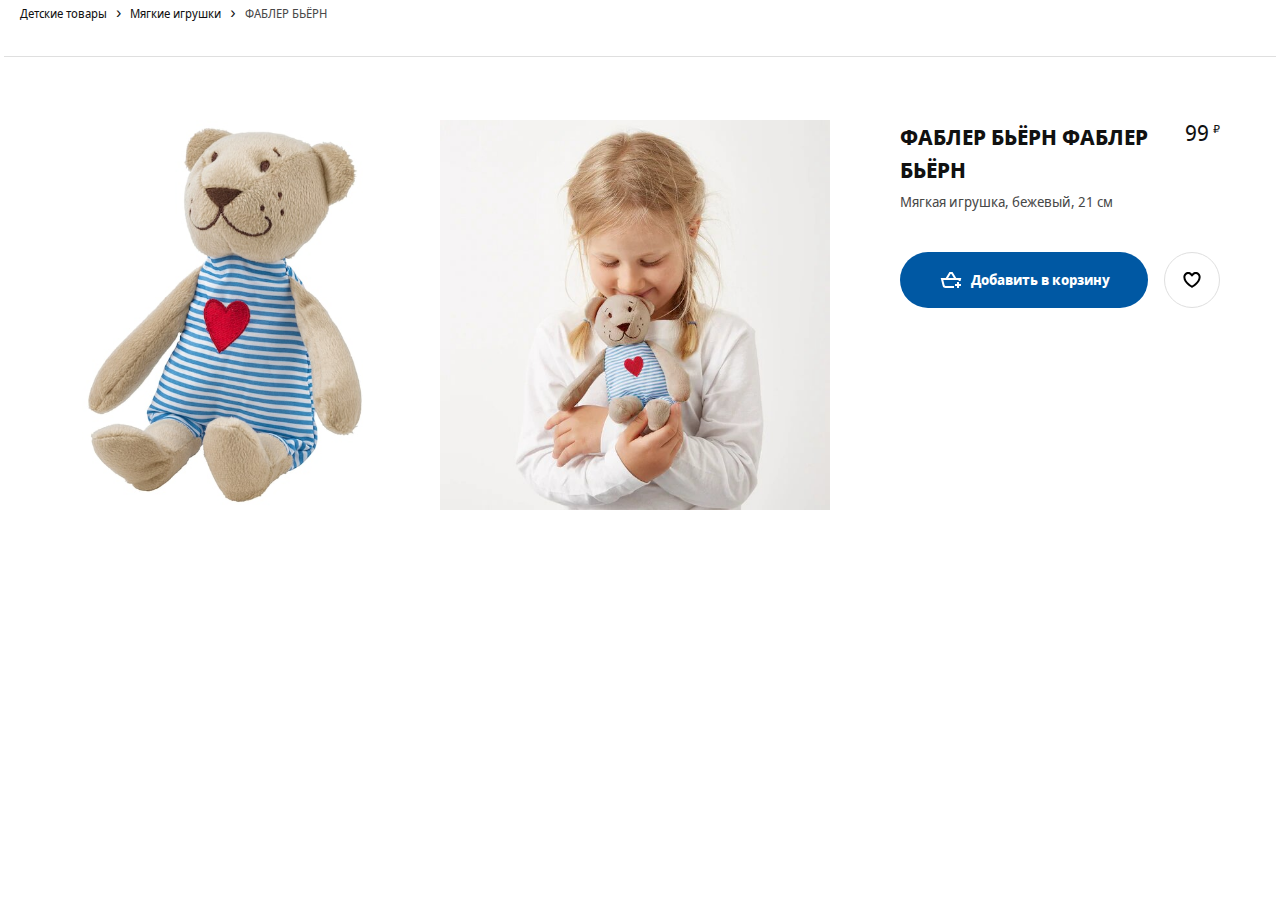
==== card.html @ b43e5847 "initial commit" ====
<!DOCTYPE html>
<html lang="en">
<head>
	<meta charset="UTF-8">
	<meta name="viewport" content="width=device-width, user-scalable=no, initial-scale=1.0, maximum-scale=1.0, minimum-scale=1.0">
	<meta http-equiv="X-UA-Compatible" content="ie=edge">
	<link rel="apple-touch-icon" sizes="180x180" href="favicon/apple-touch-icon.png">
	<link rel="icon" type="image/png" sizes="32x32" href="favicon/favicon-32x32.png">
	<link rel="icon" type="image/png" sizes="16x16" href="favicon/favicon-16x16.png">
	<link rel="mask-icon" href="favicon/safari-pinned-tab.svg" color="#0058ab">
	<meta name="msapplication-TileColor" content="#0058ab">
	<meta name="theme-color" content="#0058ab">
	<title>Детские игрушки - IKEA</title>
	<link rel="stylesheet" href="styles/styles.css">
</head>
<body>
<main>
	<div class="container">
		<div class="breadcrumb">
			<nav role="navigation" aria-label="Breadcrumb" class="breadcrumb__nav">
				<ul class="breadcrumb__list">

					<li class="breadcrumb__list-item">
						<a href="goods.html?cat=Детские товары" class="breadcrumb__link"><span>Детские товары</span></a>
					</li>

					<li class="breadcrumb__list-item">
						<a href="goods.html?cat=Мягкие игрушки" class="breadcrumb__link"><span>Мягкие игрушки</span></a>
					</li>

					<li class="breadcrumb__list-item">
						<a href="#" class="breadcrumb__link"><span>ФАБЛЕР БЬЁРН</span></a>
					</li>

				</ul>
			</nav>
		</div>

		<div class="good wrapper">
			<div class="good-images">
				<div class="good-image__item">
					<img src="image/fabler-byorn-myagkaya-igrushka-bezhevyy__0710165_PE727396_S5.jpg" alt="">
				</div>
				<div class="good-image__item">
					<img src="image/fabler-byorn-myagkaya-igrushka-bezhevyy__0876865_PE611124_S5.jpg" alt="">
				</div>
			</div>
			<div class="good-item"> <!-- not-in-stock - нет в наличии-->
				<p class="good-item__new">Новинка</p>

				<div class="good-item__section">
					<div>
						<h2 class="good-item__header">ФАБЛЕР БЬЁРН ФАБЛЕР БЬЁРН</h2>
						<p class="good-item__description">Мягкая игрушка, бежевый, 21 см</p>

					</div>
					<p class="good-item__price">
						<span class="good-item__empty">Нет в наличии</span>
						<span class="good-item__price-value">99</span>
						<span class="good-item__currency">₽</span>
					</p>

				</div>
				<div class="good-item__buttons">
					<button type="button" class="btn btn-good" data-idd="idd001">
						<svg focusable="false" viewBox="0 0 24 24" class="btn-good-svg" aria-hidden="true">
							<path fill-rule="evenodd" clip-rule="evenodd" d="M10.4372 4H10.9993H12.0003H12.9996H13.5616L13.8538 4.48014L17.2112 9.99713H21H22.2806L21.9702 11.2396L21.5303 13H19.4688L19.7194 11.9971H4.28079L5.59143 17.2397C5.70272 17.6848 6.1027 17.9971 6.56157 17.9971H15V19.9971H6.56157C5.18496 19.9971 3.98502 19.0602 3.65114 17.7247L2.02987 11.2397L1.71924 9.99713H3.00002H6.78793L10.145 4.48017L10.4372 4ZM12.4375 6L14.87 9.99713H9.12911L11.5614 6H12.0003H12.4375ZM17.9961 16V14H19.9961V16H21.9961V18H19.9961V20H17.9961V18H15.9961V16H17.9961Z"></path>
						</svg>

						<span class="btn-good__label">Добавить в корзину</span>
					</button>
					<button type="button" class="btn btn-add-wishlist" data-idd="idd001">
						<svg focusable="false" viewBox="0 0 24 24" class="btn-add-wishlist__svg" aria-hidden="true">
							<path fill-rule="evenodd" clip-rule="evenodd" d="M12.336 5.52055C14.2336 3.62376 17.3096 3.62401 19.2069 5.52129C20.2067 6.52115 20.6796 7.85005 20.6259 9.15761C20.6151 12.2138 18.4184 14.8654 16.4892 16.6366C15.4926 17.5517 14.5004 18.2923 13.7593 18.8036C13.3879 19.0598 13.0771 19.2601 12.8574 19.3973C12.7475 19.466 12.6601 19.519 12.5992 19.5555C12.5687 19.5737 12.5448 19.5879 12.5279 19.5978L12.5079 19.6094L12.502 19.6129L12.5001 19.614C12.5001 19.614 12.4989 19.6147 11.9999 18.748C11.501 19.6147 11.5005 19.6144 11.5005 19.6144L11.4979 19.6129L11.4919 19.6094L11.472 19.5978C11.4551 19.5879 11.4312 19.5737 11.4007 19.5555C11.3397 19.519 11.2524 19.466 11.1425 19.3973C10.9227 19.2601 10.612 19.0598 10.2405 18.8036C9.49947 18.2923 8.50726 17.5517 7.51063 16.6366C5.58146 14.8654 3.38477 12.2139 3.37399 9.15765C3.32024 7.85008 3.79314 6.52117 4.79301 5.52129C6.69054 3.62376 9.76704 3.62376 11.6646 5.52129L11.9993 5.856L12.3353 5.52129L12.336 5.52055ZM11.9999 18.748L11.5005 19.6144L11.9999 19.9019L12.4989 19.6147L11.9999 18.748ZM11.9999 17.573C12.1727 17.462 12.384 17.3226 12.6236 17.1573C13.3125 16.6821 14.2267 15.9988 15.1366 15.1634C17.0157 13.4381 18.6259 11.2919 18.6259 9.13506V9.11213L18.627 9.08922C18.6626 8.31221 18.3844 7.52727 17.7926 6.9355C16.6762 5.81903 14.866 5.81902 13.7495 6.9355L13.7481 6.93689L11.9965 8.68166L10.2504 6.9355C9.13387 5.81903 7.3237 5.81903 6.20722 6.9355C5.61546 7.52727 5.33724 8.31221 5.3729 9.08922L5.37395 9.11213V9.13507C5.37395 11.2919 6.98418 13.4381 8.86325 15.1634C9.77312 15.9988 10.6874 16.6821 11.3762 17.1573C11.6159 17.3226 11.8271 17.462 11.9999 17.573Z"></path>
						</svg>
					</button>
				</div>

			</div>
		</div>


	</div>
</main>
</body>
</html>
---- styles/styles.css ----
/*
* Prefixed by https://autoprefixer.github.io
* PostCSS: v7.0.29,
* Autoprefixer: v9.7.6
* Browsers: last 4 version
*/

@font-face {
	font-family: 'Noto Sans';
	src: local('Noto Sans Display Regular'), local('NotoSansDisplay-Regular'), url('../fonts/Notosansdisplayregular.woff2') format('woff2'), url('../fonts/Notosansdisplayregular.woff') format('woff');
	font-weight: 400;
	font-style: normal;
}

@font-face {
	font-family: 'Noto Sans';
	src: local('Noto Sans Display Italic'), local('NotoSansDisplay-Italic'), url('../fonts/Notosansdisplayitalic.woff2') format('woff2'), url('../fonts/Notosansdisplayitalic.woff') format('woff');
	font-weight: 400;
	font-style: italic;
}

@font-face {
	font-family: 'Noto Sans';
	src: local('Noto Sans Display Bold'), local('NotoSansDisplay-Bold'), url('../fonts/Notosansdisplaybold.woff2') format('woff2'), url('../fonts/Notosansdisplaybold.woff') format('woff');
	font-weight: 700;
	font-style: normal;
}

@font-face {
	font-family: 'Noto Sans';
	src: local('Noto Sans Display Bold Italic'), local('NotoSansDisplay-BoldItalic'), url('../fonts/Notosansdisplaybolditalic.woff2') format('woff2'), url('../fonts/Notosansdisplaybolditalic.woff') format('woff');
	font-weight: 700;
	font-style: italic;
}

html {
	-webkit-box-sizing: border-box;
	box-sizing: border-box;
}

*,
*::before,
*::after {
	-webkit-box-sizing: inherit;
	box-sizing: inherit;
}

body {
	min-width: 320px;
	margin: 0;

	background-color: #fff; /*под проект*/
	font-family: Noto Sans, Arial, sans-serif; /*в "" свой шрифт под проект*/

	font-size: 16px;
	color: #111;
	line-height: 1.5;
	-webkit-font-smoothing: subpixel-antialiased;
}

button, input {
	font: inherit;
}

button {
	cursor: pointer;
}

img {
	max-width: 100%;
	width: 100%;
	height: auto;
}

a {
	text-decoration: none;
	color: inherit;
}

ul {
	list-style: none;
	padding: 0;
	margin: 0;
}

h1, h2, h3, p {
	padding: 0;
	margin: 0;
}

/* container */

.container {
	max-width: 100rem;
	margin: 0 auto;
	padding: 0 1.25rem;
}

.visually-hidden {
	position: absolute !important;
	clip: rect(1px 1px 1px 1px);
	clip: rect(1px, 1px, 1px, 1px);
	padding: 0 !important;
	border: 0 !important;
	height: 1px !important;
	width: 1px !important;
	overflow: hidden;
}

/* при работе с float */

.clearfix::after {
	content: "";
	display: table;
	clear: both;
}

header {
	margin-bottom: 3.75rem;
}

.header {
	display: -ms-grid;
	display: grid;
	grid-gap: 1.25rem;
	-ms-grid-columns: 2fr 1.25rem 2fr 1.25rem 16fr 1.25rem 1fr 1.25rem 1fr;
	grid-template-columns: 2fr 2fr 16fr 1fr 1fr;
	-webkit-box-align: center;
	-ms-flex-align: center;
	align-items: center;
	padding: 1.75rem 0;
}

footer {
	background-color: #f5f5f5;
	margin-top: 3.75rem;
	padding: 3.75rem 0 0 0;
}

.footer {
	display: -ms-grid;
	display: grid;
	-ms-grid-columns: 1fr 1fr 1fr;
	grid-template-columns: 1fr 1fr 1fr;
}

.main-header {
	margin-bottom: 1.875rem
}

.btn {
	background-color: transparent;
	outline: transparent;
	border-radius: 50%;
	width: 40px;
	height: 40px;
	display: -webkit-box;
	display: -ms-flexbox;
	display: flex;
	-webkit-box-align: center;
	-ms-flex-align: center;
	align-items: center;
	-webkit-box-pack: center;
	-ms-flex-pack: center;
	justify-content: center;
	border: 1px solid transparent;
}

.btn:hover {
	background-color: #f5f5f5;
	color: #111;
}

.svg-icon {
	fill: currentColor;
}

.logo {
	text-align: center;
	width: 75px;
	height: 30px;

}

.search {
	position: relative;
	-webkit-box-flex: 1;
	-ms-flex-positive: 1;
	flex-grow: 1;
	height: 50px;
	margin: 0 40px;
}

.search-input {
	-webkit-appearance: none;
	-moz-appearance: none;
	appearance: none;
	background-color: #f5f5f5;
	display: block;
	appearance: none;
	width: 100%;
	height: 100%;
	padding: .5rem 3.5rem;
	margin: 0 auto;
	line-height: 1.5;
	border: 0;
	border-radius: 50em;
	outline: 0;
	-webkit-box-shadow: none;
	box-shadow: none;
	-webkit-transition: background .2s;
	-o-transition: background .2s;
	transition: background .2s;
}

.search-btn {
	position: absolute;
	top: 0.9rem;
	right: 0.9rem;
	background-image: url("data:image/svg+xml;charset=utf-8,%3Csvg width='16' height='17' fill='%23484848' xmlns='http://www.w3.org/2000/svg'%3E%3Cpath fill-rule='evenodd' clip-rule='evenodd' d='M6.5 11a4.5 4.5 0 110-9 4.5 4.5 0 010 9zm4.968-.307a6.5 6.5 0 10-1.514 1.315l3.996 3.996 1.414-1.414-3.896-3.897z'/%3E%3C/svg%3E");
	background-repeat: no-repeat;
	background-size: contain;
	width: 2.5rem;
	height: 1.5rem;
	background-position: center;
}

.offer {
	position: relative;
}

.offer-extra {
	position: absolute;
	padding: .9rem;
	color: #111;
	left: 1.25rem;
	bottom: 1.25rem;
	display: -webkit-box;
	display: -ms-flexbox;
	display: flex;
	background: #fff;
	-webkit-box-orient: vertical;
	-webkit-box-direction: normal;
	-ms-flex-direction: column;
	flex-direction: column;
	-webkit-box-align: start;
	-ms-flex-align: start;
	align-items: flex-start;
	max-width: 19rem;
	min-width: 13rem;
	font-size: .9rem;
	line-height: 1.5;
	font-weight: bold;
	word-break: break-word;
}

.offer-arrow {
	display: inline-block;
	height: 1.5rem;
	width: 1.5rem;
	vertical-align: middle;
	fill: currentColor;
	margin-top: 1.875rem;

}


.footer-header {
	line-height: 2rem;
	font-size: 1.25rem;
	padding: 0 0 1rem 0;

}

.footer-list {
	margin-bottom: .8rem;
}

.footer-list > a {
	color: #484848;
}

.footer-list > a:hover {
	color: #111;
	text-decoration: underline;
}

.catalog {
	position: fixed;
	z-index: 999;
	top: 0;
	left: -100%;
	bottom: 0;
	background-color: #fff;
	overflow-y: auto;
	overflow-x: hidden;
	-webkit-transition: left 0.2s 0s;
	-o-transition: left 0.2s 0s;
	transition: left 0.2s 0s;
	width: 20rem;
	padding: 6rem 4rem 3rem;

}

.catalog.open {
	left: 0;
}

.catalog-btn {
	position: absolute;
	top: 3rem;
	left: 3rem;
}

.catalog-list__item,
.subcatalog-list__item {
	cursor: pointer;
	color: #111;


}

.catalog-list__item a,
.subcatalog-list__item a {
	text-decoration: underline;
	display: block;
}

.catalog-list__item a {
	padding: .5rem 1.5rem .5rem 0;
}

.subcatalog-list__item a {
	padding: .5rem 0;
}

.catalog-list__item:hover a,
.subcatalog-list__item:hover a {
	text-decoration: underline;
}

.catalog-list__item.active {
	background-repeat: no-repeat;
	background-position: right 0 center;
	background-image: url('data:image/svg+xml;utf8,<svg width="24" height="24" viewBox="0 0 24 24" fill="none" xmlns="http://www.w3.org/2000/svg"><path fill-rule="evenodd" clip-rule="evenodd" d="M15.5996 11.9999L9.81456 17.7857L8.40026 16.3716L12.7714 11.9999L8.40026 7.62823L9.81457 6.21411L15.5996 11.9999Z" fill="%23959595"/></svg>');
}

.subcatalog {
	position: fixed;
	z-index: 998;
	top: 0;
	left: -100%;
	bottom: 0;
	background-color: #fff;
	overflow-y: auto;
	overflow-x: hidden;
	-webkit-transition: left, right 0.2s 0s;
	-o-transition: left, right 0.2s 0s;
	transition: left, right 0.2s 0s;
	width: 25rem;
	padding: 6rem 4rem 3rem;
	border-left: 2px solid #ccc;
}

.subcatalog.subopen {
	left: 20rem;
	display: block;
}

.overlay {
	display: block;
	position: fixed;
	z-index: 899;
	top: 0;
	bottom: 0;
	right: 0;
	left: 0;
	background-color: black;
	-webkit-transition: all .2s ease;
	-o-transition: all .2s ease;
	transition: all .2s ease;
	opacity: 0;
	pointer-events: none;
}

.overlay.active {
	opacity: 0.25;
	pointer-events: all;
}


.wrapper {
	position: relative;
	margin-top: 4rem;
}

.wrapper:before {
	content: '';
	width: calc(100% + 2rem);
	display: block;
	position: absolute;
	top: -2rem;
	z-index: 99;
	margin: 0 -1rem;
	border-bottom: 1px solid #dfdfdf;
}

.good {
	display: -ms-grid;
	display: grid;
	-ms-grid-columns: minmax(0, 1fr) 1.25rem minmax(0, 1fr) 1.25rem minmax(0, 1fr) 1.25rem minmax(0, 1fr) 1.25rem minmax(0, 1fr) 1.25rem minmax(0, 1fr) 1.25rem minmax(0, 1fr) 1.25rem minmax(0, 1fr) 1.25rem minmax(0, 1fr) 1.25rem minmax(0, 1fr) 1.25rem minmax(0, 1fr) 1.25rem minmax(0, 1fr);
	grid-template-columns: repeat(12, minmax(0, 1fr));
	grid-column-gap: 1.25rem;
	padding-top: 2rem;
}

.good-images {
	display: -webkit-box;
	display: -ms-flexbox;
	display: flex;
	-ms-flex-wrap: wrap;
	flex-wrap: wrap;
	-ms-grid-column: 1;
	grid-column-start: 1;
	-ms-grid-column-span: 8;
	grid-column-end: 9;
	-ms-flex-pack: distribute;
	justify-content: space-around;


}

.good-image__item {
	width: calc(50% - 1.25rem);
	margin-left: .625rem;
	margin-right: .625rem;
	min-height: 500px;
}


.good-item {
	-ms-grid-column: 9;
	grid-column-start: 9;
	-ms-grid-column-span: 4;
	grid-column-end: 13;
	padding: 0 2.5rem;
}

.good-item__section {
	margin-bottom: 2.5rem;
}

.good-item__new {
	display: none;
}


.good-item__empty {
	display: none;
}

.not-in-stock .good-item__empty {
	display: block;
}

.not-in-stock .btn-good {
	display: none;
}

.good-item__header {
	font-size: 1.375rem;
	line-height: 1.5;
	font-weight: 700;
	text-transform: uppercase;
	margin-bottom: .3rem;
}

.good-item__description {
	line-height: 1.5;
	letter-spacing: 0;
	font-weight: 400;
	color: #484848;
	font-size: .875rem;
}

.good-item__price {
	white-space: nowrap;
	text-align: right;
}

.good-item__section {
	display: -webkit-box;
	display: -ms-flexbox;
	display: flex;
	-webkit-box-pack: justify;
	-ms-flex-pack: justify;
	justify-content: space-between;
}

.good-item__price-value {
	line-height: 1.1875;
	font-size: 1.375rem;
}

.good-item__currency {
	line-height: .9;
	font-size: .6875rem;
	vertical-align: text-top;
}

.not-in-stock .good-item__price-value,
.not-in-stock .good-item__currency {
	display: none;
}

.good-item__buttons {
	display: -webkit-box;
	display: -ms-flexbox;
	display: flex;
	-webkit-box-pack: justify;
	-ms-flex-pack: justify;
	justify-content: space-between;
	-webkit-box-align: center;
	-ms-flex-align: center;
	align-items: center;
	width: 100%;
}

.btn-good {
	margin-right: 1rem;
	-webkit-box-flex: 1;
	-ms-flex-positive: 1;
	flex-grow: 1;
	-ms-flex-negative: 1;
	flex-shrink: 1;
	position: relative;
	background: #0058a3;
	color: #fff;
	border-radius: 52px;
	padding: 0 2rem;
	display: -webkit-box;
	display: -ms-flexbox;
	display: flex;
	height: 3.5rem;
	-webkit-box-align: center;
	-ms-flex-align: center;
	align-items: center;
}

.btn-good-svg {
	margin-right: .5rem;
	vertical-align: top;
	-ms-flex-negative: 0;
	flex-shrink: 0;
	display: inline-block;
	height: 1.5rem;
	width: 1.5rem;
	fill: #fff;
}

.btn-good:hover {
	color: #0058a3;
}

.btn-good:hover .btn-good-svg {
	fill: #0058a3;
}

.btn-good__label {
	text-align: center;
	border: 0;
	font-weight: 700;
	font-size: .875rem;
	line-height: 1.42857;
}

.btn-add-wishlist {
	background: rgba(0, 0, 0, 0);
	color: #111;
	border-radius: 40px;
	padding: 0 .9375rem;
	border: 1px solid #dfdfdf;
	height: 3.5rem;
	width: 3.5rem;
	margin-left: auto;
}

.btn-add-wishlist__svg {
	height: 1.5rem;
	width: 1.5rem;

}

.btn-add-wishlist:hover .btn-add-wishlist__svg {
	fill: red;
}

.btn-add-wishlist.contains-wishlist .btn-add-wishlist__svg {
	fill: red;

}

.btn-add-wishlist:hover.contains-wishlist .btn-add-wishlist__svg {
	fill: black;
}


.goods-list {
	display: -ms-grid;
	display: grid;
	grid-template-columns: repeat(4, 1fr);
}

.goods-list__item {
	margin-bottom: 2rem;
}


.goods-item {
	position: relative;
	display: -webkit-box;
	display: -ms-flexbox;
	display: flex;
	-webkit-box-orient: vertical;
	-webkit-box-direction: normal;
	-ms-flex-direction: column;
	flex-direction: column;
	-webkit-box-pack: justify;
	-ms-flex-pack: justify;
	justify-content: space-between;
	height: 100%;
}

.goods-item__img {
	height: 380px;
	display: table-cell;
	vertical-align: middle
}


.btn-add-card {
	position: absolute;
	opacity: 0;
	-webkit-transition: opacity 0.2s 0s;
	-o-transition: opacity 0.2s 0s;
	transition: opacity 0.2s 0s;
	right: 1rem;
	bottom: 0.5rem;
	background-color: rgb(0, 88, 163);
	border: 1px solid rgb(0, 88, 163);
	background-repeat: no-repeat;
	background-position: center;
	background-image: url("data:image/svg+xml;utf8,<svg width='24' height='24' xmlns='http://www.w3.org/2000/svg' viewBox='0 0 24 24'><path fill-rule='evenodd' clip-rule='evenodd' d='M10.4372 4H10.9993H12.0003H12.9996H13.5616L13.8538 4.48014L17.2112 9.99713H21H22.2806L21.9702 11.2396L21.5303 13H19.4688L19.7194 11.9971H4.28079L5.59143 17.2397C5.70272 17.6848 6.1027 17.9971 6.56157 17.9971H15V19.9971H6.56157C5.18496 19.9971 3.98502 19.0602 3.65114 17.7247L2.02987 11.2397L1.71924 9.99713H3.00002H6.78793L10.145 4.48017L10.4372 4ZM12.4375 6L14.87 9.99713H9.12911L11.5614 6H12.0003H12.4375ZM17.9961 16V14H19.9961V16H21.9961V18H19.9961V20H17.9961V18H15.9961V16H17.9961Z' fill='white' /></svg>");
}

.btn-add-card:hover {
	background-color: rgb(255, 255, 255);
	background-image: url("data:image/svg+xml;utf8,<svg width='24' height='24' xmlns='http://www.w3.org/2000/svg' viewBox='0 0 24 24'><path fill-rule='evenodd' clip-rule='evenodd' d='M10.4372 4H10.9993H12.0003H12.9996H13.5616L13.8538 4.48014L17.2112 9.99713H21H22.2806L21.9702 11.2396L21.5303 13H19.4688L19.7194 11.9971H4.28079L5.59143 17.2397C5.70272 17.6848 6.1027 17.9971 6.56157 17.9971H15V19.9971H6.56157C5.18496 19.9971 3.98502 19.0602 3.65114 17.7247L2.02987 11.2397L1.71924 9.99713H3.00002H6.78793L10.145 4.48017L10.4372 4ZM12.4375 6L14.87 9.99713H9.12911L11.5614 6H12.0003H12.4375ZM17.9961 16V14H19.9961V16H21.9961V18H19.9961V20H17.9961V18H15.9961V16H17.9961Z' fill='rgb(0, 88, 163)' /></svg>");

}

.goods-item:hover .btn-add-card {
	opacity: 1;
}

.goods-item__header {
	margin-top: auto;
	margin-bottom: 1rem;
}

.goods-item__new {
	line-height: 1.42857;
	color: #ca5008;
	font-weight: 700;
	font-size: 0.8rem;
}

.goods-item__link {
	display: block;
	height: 100%;
}

.goods-item__description {
	margin-bottom: 1rem;
	font-size: .875rem;
	line-height: 1.42857;
}

.goods-item__price {
	min-height: calc(40px + 0.5rem);
	padding-bottom: 0.5rem;
	font-weight: 700;
}

.goods-item__price-value {
	font-size: 1.375rem;
}

.goods-item__currency {
	line-height: .9;
	font-size: .6875rem;
	vertical-align: text-top;
}


.breadcrumb__list-item {
	display: inline;
}

.breadcrumb__list-item:after {
	content: "\0203A";
	display: inline;
	margin: 0 .3125rem;
	font-size: 1rem;
	line-height: 1.125;
}

.breadcrumb__list-item:last-child:after {
	content: "";
}

.breadcrumb__link {
	font-size: .75rem;
	line-height: 1.5;
	font-weight: 400;
	vertical-align: middle;
}

.breadcrumb__list-item:last-child .breadcrumb__link {
	color: #484848;
	pointer-events: none;
	cursor: auto;
}

.cart-wrapper {
	max-width: 768px;
}

.cart-header {
	text-align: center;
}

.product {
	display: -ms-grid;
	display: grid;
	-ms-grid-columns: 152px 4fr 6fr;
	grid-template-columns: 152px 4fr 6fr;
	-ms-grid-rows: auto;
	grid-template-rows: auto;
	font-size: .81rem;
	line-height: 1.385;
}

.product > *:nth-child(1) {
	-ms-grid-row: 1;
	-ms-grid-column: 1;
}

.product > *:nth-child(2) {
	-ms-grid-row: 1;
	-ms-grid-column: 2;
}

.product > *:nth-child(3) {
	-ms-grid-row: 1;
	-ms-grid-column: 3;
}

.product__image-container {
	-ms-grid-column: 1;
	grid-column: 1;
	-ms-grid-row: 1;
	-ms-grid-row-span: 2;
	grid-row: 1/3;
	padding-right: 1rem;
}

.product__description {
	-ms-grid-column: 2;
	grid-column: 2;
	-ms-grid-row: 1;
	grid-row: 1;
}

.product__name {
	font-size: 1.2rem;
	margin-bottom: .5rem;
	font-weight: 700;
	text-transform: uppercase;
	word-break: break-word;
}

.product__prices {
	-ms-grid-column: 3;
	grid-column: 3;
	-ms-grid-row: 1;
	grid-row: 1;
	text-align: right;
	padding-top: 0;
}

.product__controls {
	-ms-grid-column: 3;
	grid-column: 3;
	-ms-grid-row: 2;
	grid-row: 2;
	margin-top: .5rem;
	display: -webkit-box;
	display: -ms-flexbox;
	display: flex;
	-webkit-box-pack: end;
	-ms-flex-pack: end;
	justify-content: flex-end;
}

.btn-remove {
	color: #444;
	border-color: #666;
	border-radius: unset;
}

.product__total {
	font-weight: 700;
	font-size: 1.06rem;
	line-height: 1.2;
}

.product-controls__remove {
	width: 12.5%;
}

.product-controls__quantity {
	width: 25%;
	margin-left: .5rem;
}

.cart-header {
	margin-bottom: 3rem;
}

.cart-item {
	margin-bottom: 2rem;
}

.cart-total {
	display: -webkit-box;
	display: -ms-flexbox;
	display: flex;
	-webkit-box-pack: justify;
	-ms-flex-pack: justify;
	justify-content: space-between;
	padding: .35rem 0;
	font-weight: 700;
	font-size: 14px;
	text-align: initial;
	border: dashed #cacaca;
	border-width: 1px 0;
}

.cart-checkout {
	color: #ffffff;
	padding: 12px 62px;
	background-color: #3a6e9f;
	border: none;
	display: block;
	margin: 1rem auto;
}

.cart-form {
	margin: 1rem 0;
	text-align: center;
}

.cart-form label {
	display: block;
	margin: 1rem;
}

select {
	width: 100%;
	max-width: 352px;
	height: 40px;
	margin: 0;
	padding: 0 10px;
	border: 1px solid #666;
	border-radius: 2px;
	background: #fff url(../image/chevron-down-thin-24.1667eab2.svg) no-repeat right 8px center/1.5rem;
	-webkit-appearance: none;
	-moz-appearance: none;
	appearance: none;
	font-size: 1rem;
	line-height: 1.15;
	font-family: inherit;
	text-transform: none;
}

@media (max-width: 1200px) {
	.goods-list {
		grid-template-columns: repeat(3, 1fr);
	}
}

@media (max-width: 768px) {
	.goods-list {
		grid-template-columns: repeat(2, 1fr);
	}

	.header {
		-ms-grid-columns: 1fr 1.25rem 2fr 1.25rem 1fr 1.25rem 1fr;
		grid-template-columns: 1fr 2fr 1fr 1fr;
		-ms-grid-rows: auto 1.25rem auto 1.25rem auto;
		grid-template-areas: "burger logo wishlist cart" "main main . sidebar" "footer footer footer footer";
	}

	.btn-burger {
		grid-area: burger;
	}

	.logo {
		grid-area: logo;
	}

	.btn-wishlist {
		grid-area: wishlist;
	}

	.btn-cart {
		grid-area: cart;
	}

	.search {
		grid-area: search;
		-ms-grid-row: 2;
		grid-row: 2;
		-ms-grid-column-span: 5;
		grid-column-end: 6;
		-ms-grid-column: 1;
		grid-column-start: 1;
		margin: 0;
	}

	.footer {
		-ms-grid-rows: auto;
		grid-template-rows: auto;
		-webkit-box-pack: center;
		-ms-flex-pack: center;
		justify-content: center;
		grid-template-areas: "catalog" "about" "connection";
		-ms-grid-columns: 300px;
		grid-template-columns: 300px

	}

	.footer-catalog {
		grid-area: catalog;
		margin-bottom: 50px;
	}

	.footer-about {
		grid-area: about;
		margin-bottom: 50px;
	}

	.footer-connection {
		grid-area: connection;
		margin-bottom: 50px;
	}

	.catalog {
		width: 50%;
	}

	.subcatalog {
		width: 50%;
		left: auto;
		right: -100%;
	}

	.subcatalog.subopen {
		right: 0;
		left: auto;
	}
}

@media (max-width: 768px) {

	.footer-catalog {
		-ms-grid-row: 1;
		-ms-grid-column: 1

	}

	.footer-about {
		-ms-grid-row: 2;
		-ms-grid-column: 1

	}

	.footer-connection {
		-ms-grid-row: 3;
		-ms-grid-column: 1

	}
}

@media (max-width: 768px) {

	.btn-burger {
		-ms-grid-row: 1;
		-ms-grid-column: 1;
	}

	.logo {
		-ms-grid-row: 1;
		-ms-grid-column: 3;
	}

	.btn-wishlist {
		-ms-grid-row: 1;
		-ms-grid-column: 5;
	}

	.btn-cart {
		-ms-grid-row: 1;
		-ms-grid-column: 7;
	}
}

@media (max-width: 576px) {
	.goods-list {
		-ms-grid-columns: 1fr;
		grid-template-columns: 1fr;
	}

	.catalog {
		width: 100%;
	}

	.subcatalog {
		z-index: 999;
		width: 100%;
	}

	.subcatalog.subopen {
		right: 0;
	}
}
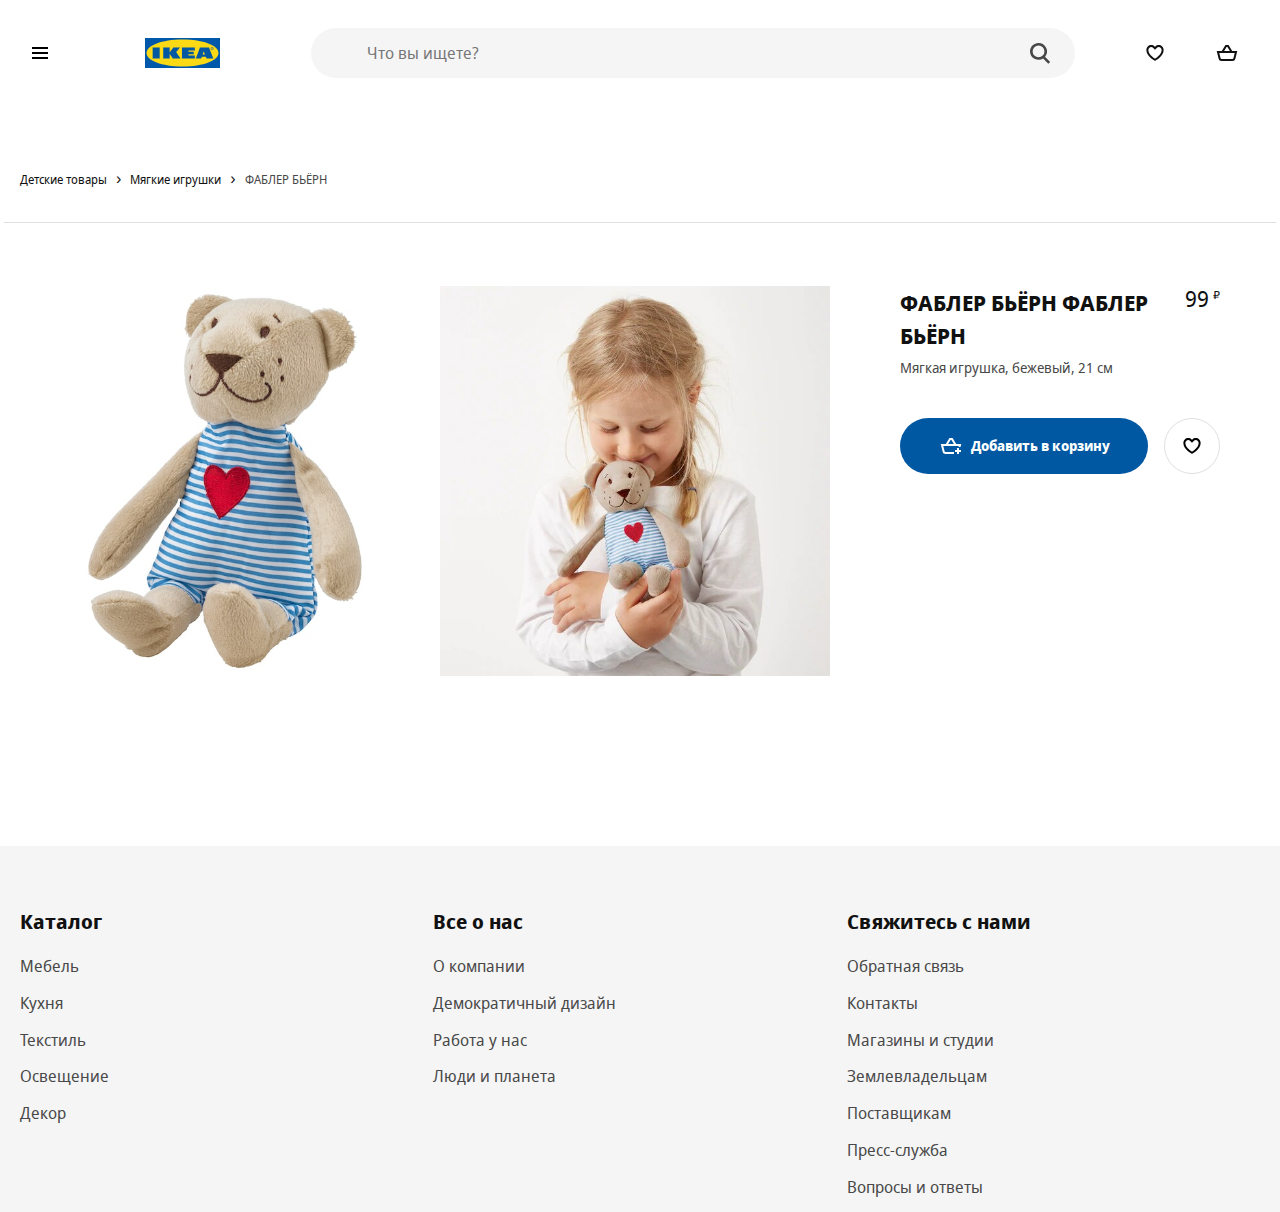
==== commit ff048752: "generate all items page" ====
--- a/card.html
+++ b/card.html
@@ -1,8 +1,10 @@
 <!DOCTYPE html>
 <html lang="en">
+
 <head>
 	<meta charset="UTF-8">
-	<meta name="viewport" content="width=device-width, user-scalable=no, initial-scale=1.0, maximum-scale=1.0, minimum-scale=1.0">
+	<meta name="viewport"
+		content="width=device-width, user-scalable=no, initial-scale=1.0, maximum-scale=1.0, minimum-scale=1.0">
 	<meta http-equiv="X-UA-Compatible" content="ie=edge">
 	<link rel="apple-touch-icon" sizes="180x180" href="favicon/apple-touch-icon.png">
 	<link rel="icon" type="image/png" sizes="32x32" href="favicon/favicon-32x32.png">
@@ -12,75 +14,87 @@
 	<meta name="theme-color" content="#0058ab">
 	<title>Детские игрушки - IKEA</title>
 	<link rel="stylesheet" href="styles/styles.css">
+	<script src="script/generateHeader.js" defer></script>
+	<script src="script/generateFooter.js" defer></script>
+	<script src="script/generateCatalog.js" defer></script>
+	<script src="script/generateSubcatalog.js" defer></script>
+	<script src="script/main.js" defer></script>
 </head>
+
 <body>
-<main>
-	<div class="container">
-		<div class="breadcrumb">
-			<nav role="navigation" aria-label="Breadcrumb" class="breadcrumb__nav">
-				<ul class="breadcrumb__list">
+	<main>
+		<div class="container">
+			<div class="breadcrumb">
+				<nav role="navigation" aria-label="Breadcrumb" class="breadcrumb__nav">
+					<ul class="breadcrumb__list">
 
-					<li class="breadcrumb__list-item">
-						<a href="goods.html?cat=Детские товары" class="breadcrumb__link"><span>Детские товары</span></a>
-					</li>
+						<li class="breadcrumb__list-item">
+							<a href="goods.html?cat=Детские товары" class="breadcrumb__link"><span>Детские товары</span></a>
+						</li>
 
-					<li class="breadcrumb__list-item">
-						<a href="goods.html?cat=Мягкие игрушки" class="breadcrumb__link"><span>Мягкие игрушки</span></a>
-					</li>
+						<li class="breadcrumb__list-item">
+							<a href="goods.html?cat=Мягкие игрушки" class="breadcrumb__link"><span>Мягкие игрушки</span></a>
+						</li>
 
-					<li class="breadcrumb__list-item">
-						<a href="#" class="breadcrumb__link"><span>ФАБЛЕР БЬЁРН</span></a>
-					</li>
+						<li class="breadcrumb__list-item">
+							<a href="#" class="breadcrumb__link"><span>ФАБЛЕР БЬЁРН</span></a>
+						</li>
 
-				</ul>
-			</nav>
-		</div>
+					</ul>
+				</nav>
+			</div>
 
-		<div class="good wrapper">
-			<div class="good-images">
-				<div class="good-image__item">
-					<img src="image/fabler-byorn-myagkaya-igrushka-bezhevyy__0710165_PE727396_S5.jpg" alt="">
+			<div class="good wrapper">
+				<div class="good-images">
+					<div class="good-image__item">
+						<img src="image/fabler-byorn-myagkaya-igrushka-bezhevyy__0710165_PE727396_S5.jpg" alt="">
+					</div>
+					<div class="good-image__item">
+						<img src="image/fabler-byorn-myagkaya-igrushka-bezhevyy__0876865_PE611124_S5.jpg" alt="">
+					</div>
 				</div>
-				<div class="good-image__item">
-					<img src="image/fabler-byorn-myagkaya-igrushka-bezhevyy__0876865_PE611124_S5.jpg" alt="">
+				<div class="good-item">
+					<!-- not-in-stock - нет в наличии-->
+					<p class="good-item__new">Новинка</p>
+
+					<div class="good-item__section">
+						<div>
+							<h2 class="good-item__header">ФАБЛЕР БЬЁРН ФАБЛЕР БЬЁРН</h2>
+							<p class="good-item__description">Мягкая игрушка, бежевый, 21 см</p>
+
+						</div>
+						<p class="good-item__price">
+							<span class="good-item__empty">Нет в наличии</span>
+							<span class="good-item__price-value">99</span>
+							<span class="good-item__currency">₽</span>
+						</p>
+
+					</div>
+					<div class="good-item__buttons">
+						<button type="button" class="btn btn-good" data-idd="idd001">
+							<svg focusable="false" viewBox="0 0 24 24" class="btn-good-svg" aria-hidden="true">
+								<path fill-rule="evenodd" clip-rule="evenodd"
+									d="M10.4372 4H10.9993H12.0003H12.9996H13.5616L13.8538 4.48014L17.2112 9.99713H21H22.2806L21.9702 11.2396L21.5303 13H19.4688L19.7194 11.9971H4.28079L5.59143 17.2397C5.70272 17.6848 6.1027 17.9971 6.56157 17.9971H15V19.9971H6.56157C5.18496 19.9971 3.98502 19.0602 3.65114 17.7247L2.02987 11.2397L1.71924 9.99713H3.00002H6.78793L10.145 4.48017L10.4372 4ZM12.4375 6L14.87 9.99713H9.12911L11.5614 6H12.0003H12.4375ZM17.9961 16V14H19.9961V16H21.9961V18H19.9961V20H17.9961V18H15.9961V16H17.9961Z">
+								</path>
+							</svg>
+
+							<span class="btn-good__label">Добавить в корзину</span>
+						</button>
+						<button type="button" class="btn btn-add-wishlist" data-idd="idd001">
+							<svg focusable="false" viewBox="0 0 24 24" class="btn-add-wishlist__svg" aria-hidden="true">
+								<path fill-rule="evenodd" clip-rule="evenodd"
+									d="M12.336 5.52055C14.2336 3.62376 17.3096 3.62401 19.2069 5.52129C20.2067 6.52115 20.6796 7.85005 20.6259 9.15761C20.6151 12.2138 18.4184 14.8654 16.4892 16.6366C15.4926 17.5517 14.5004 18.2923 13.7593 18.8036C13.3879 19.0598 13.0771 19.2601 12.8574 19.3973C12.7475 19.466 12.6601 19.519 12.5992 19.5555C12.5687 19.5737 12.5448 19.5879 12.5279 19.5978L12.5079 19.6094L12.502 19.6129L12.5001 19.614C12.5001 19.614 12.4989 19.6147 11.9999 18.748C11.501 19.6147 11.5005 19.6144 11.5005 19.6144L11.4979 19.6129L11.4919 19.6094L11.472 19.5978C11.4551 19.5879 11.4312 19.5737 11.4007 19.5555C11.3397 19.519 11.2524 19.466 11.1425 19.3973C10.9227 19.2601 10.612 19.0598 10.2405 18.8036C9.49947 18.2923 8.50726 17.5517 7.51063 16.6366C5.58146 14.8654 3.38477 12.2139 3.37399 9.15765C3.32024 7.85008 3.79314 6.52117 4.79301 5.52129C6.69054 3.62376 9.76704 3.62376 11.6646 5.52129L11.9993 5.856L12.3353 5.52129L12.336 5.52055ZM11.9999 18.748L11.5005 19.6144L11.9999 19.9019L12.4989 19.6147L11.9999 18.748ZM11.9999 17.573C12.1727 17.462 12.384 17.3226 12.6236 17.1573C13.3125 16.6821 14.2267 15.9988 15.1366 15.1634C17.0157 13.4381 18.6259 11.2919 18.6259 9.13506V9.11213L18.627 9.08922C18.6626 8.31221 18.3844 7.52727 17.7926 6.9355C16.6762 5.81903 14.866 5.81902 13.7495 6.9355L13.7481 6.93689L11.9965 8.68166L10.2504 6.9355C9.13387 5.81903 7.3237 5.81903 6.20722 6.9355C5.61546 7.52727 5.33724 8.31221 5.3729 9.08922L5.37395 9.11213V9.13507C5.37395 11.2919 6.98418 13.4381 8.86325 15.1634C9.77312 15.9988 10.6874 16.6821 11.3762 17.1573C11.6159 17.3226 11.8271 17.462 11.9999 17.573Z">
+								</path>
+							</svg>
+						</button>
+					</div>
+
 				</div>
 			</div>
-			<div class="good-item"> <!-- not-in-stock - нет в наличии-->
-				<p class="good-item__new">Новинка</p>
-
-				<div class="good-item__section">
-					<div>
-						<h2 class="good-item__header">ФАБЛЕР БЬЁРН ФАБЛЕР БЬЁРН</h2>
-						<p class="good-item__description">Мягкая игрушка, бежевый, 21 см</p>
-
-					</div>
-					<p class="good-item__price">
-						<span class="good-item__empty">Нет в наличии</span>
-						<span class="good-item__price-value">99</span>
-						<span class="good-item__currency">₽</span>
-					</p>
-
-				</div>
-				<div class="good-item__buttons">
-					<button type="button" class="btn btn-good" data-idd="idd001">
-						<svg focusable="false" viewBox="0 0 24 24" class="btn-good-svg" aria-hidden="true">
-							<path fill-rule="evenodd" clip-rule="evenodd" d="M10.4372 4H10.9993H12.0003H12.9996H13.5616L13.8538 4.48014L17.2112 9.99713H21H22.2806L21.9702 11.2396L21.5303 13H19.4688L19.7194 11.9971H4.28079L5.59143 17.2397C5.70272 17.6848 6.1027 17.9971 6.56157 17.9971H15V19.9971H6.56157C5.18496 19.9971 3.98502 19.0602 3.65114 17.7247L2.02987 11.2397L1.71924 9.99713H3.00002H6.78793L10.145 4.48017L10.4372 4ZM12.4375 6L14.87 9.99713H9.12911L11.5614 6H12.0003H12.4375ZM17.9961 16V14H19.9961V16H21.9961V18H19.9961V20H17.9961V18H15.9961V16H17.9961Z"></path>
-						</svg>
-
-						<span class="btn-good__label">Добавить в корзину</span>
-					</button>
-					<button type="button" class="btn btn-add-wishlist" data-idd="idd001">
-						<svg focusable="false" viewBox="0 0 24 24" class="btn-add-wishlist__svg" aria-hidden="true">
-							<path fill-rule="evenodd" clip-rule="evenodd" d="M12.336 5.52055C14.2336 3.62376 17.3096 3.62401 19.2069 5.52129C20.2067 6.52115 20.6796 7.85005 20.6259 9.15761C20.6151 12.2138 18.4184 14.8654 16.4892 16.6366C15.4926 17.5517 14.5004 18.2923 13.7593 18.8036C13.3879 19.0598 13.0771 19.2601 12.8574 19.3973C12.7475 19.466 12.6601 19.519 12.5992 19.5555C12.5687 19.5737 12.5448 19.5879 12.5279 19.5978L12.5079 19.6094L12.502 19.6129L12.5001 19.614C12.5001 19.614 12.4989 19.6147 11.9999 18.748C11.501 19.6147 11.5005 19.6144 11.5005 19.6144L11.4979 19.6129L11.4919 19.6094L11.472 19.5978C11.4551 19.5879 11.4312 19.5737 11.4007 19.5555C11.3397 19.519 11.2524 19.466 11.1425 19.3973C10.9227 19.2601 10.612 19.0598 10.2405 18.8036C9.49947 18.2923 8.50726 17.5517 7.51063 16.6366C5.58146 14.8654 3.38477 12.2139 3.37399 9.15765C3.32024 7.85008 3.79314 6.52117 4.79301 5.52129C6.69054 3.62376 9.76704 3.62376 11.6646 5.52129L11.9993 5.856L12.3353 5.52129L12.336 5.52055ZM11.9999 18.748L11.5005 19.6144L11.9999 19.9019L12.4989 19.6147L11.9999 18.748ZM11.9999 17.573C12.1727 17.462 12.384 17.3226 12.6236 17.1573C13.3125 16.6821 14.2267 15.9988 15.1366 15.1634C17.0157 13.4381 18.6259 11.2919 18.6259 9.13506V9.11213L18.627 9.08922C18.6626 8.31221 18.3844 7.52727 17.7926 6.9355C16.6762 5.81903 14.866 5.81902 13.7495 6.9355L13.7481 6.93689L11.9965 8.68166L10.2504 6.9355C9.13387 5.81903 7.3237 5.81903 6.20722 6.9355C5.61546 7.52727 5.33724 8.31221 5.3729 9.08922L5.37395 9.11213V9.13507C5.37395 11.2919 6.98418 13.4381 8.86325 15.1634C9.77312 15.9988 10.6874 16.6821 11.3762 17.1573C11.6159 17.3226 11.8271 17.462 11.9999 17.573Z"></path>
-						</svg>
-					</button>
-				</div>
-
-			</div>
-		</div>
 
 
-	</div>
-</main>
+		</div>
+	</main>
 </body>
+
 </html>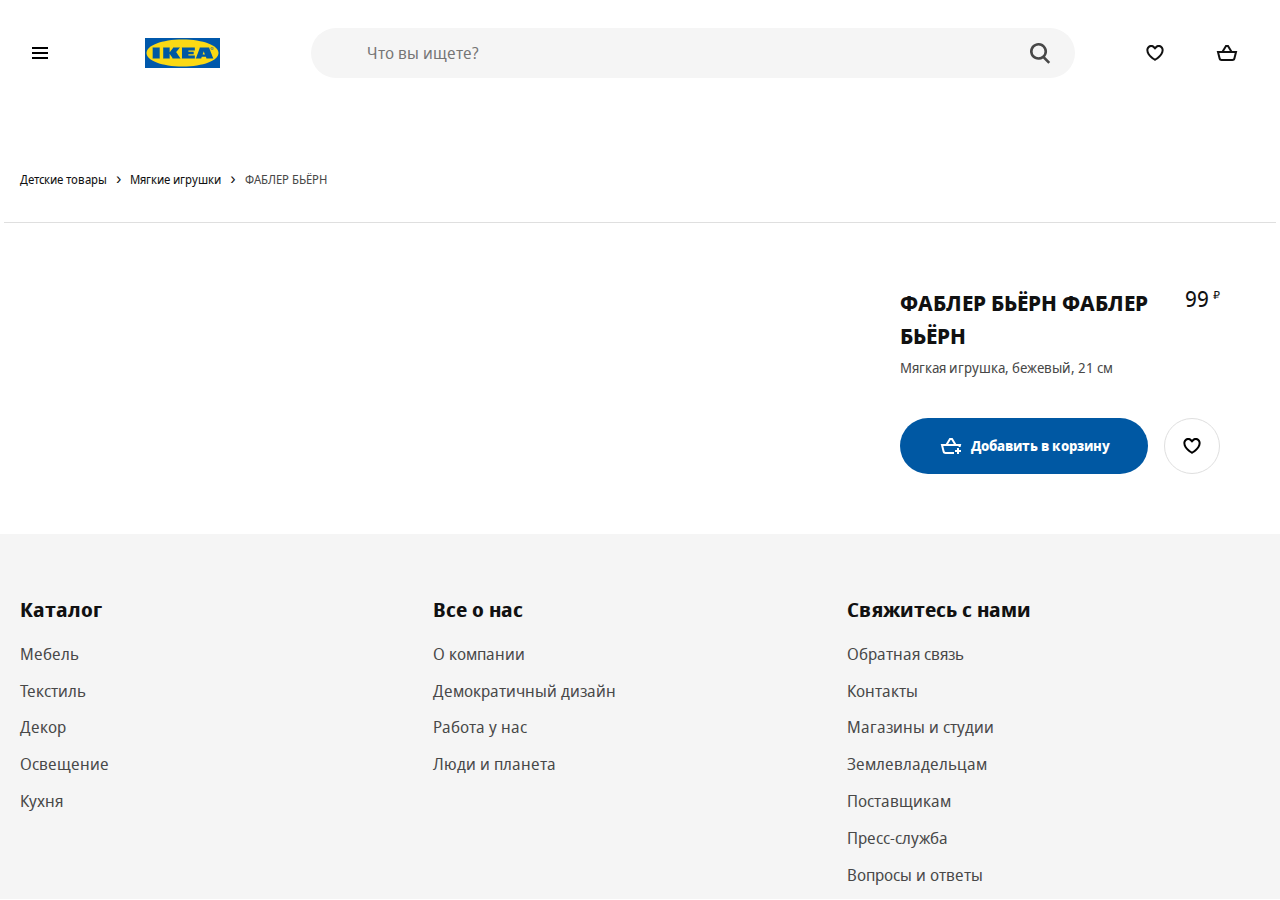
==== commit 477bef28: "generateItemPage" ====
--- a/card.html
+++ b/card.html
@@ -14,11 +14,8 @@
 	<meta name="theme-color" content="#0058ab">
 	<title>Детские игрушки - IKEA</title>
 	<link rel="stylesheet" href="styles/styles.css">
-	<script src="script/generateHeader.js" defer></script>
-	<script src="script/generateFooter.js" defer></script>
-	<script src="script/generateCatalog.js" defer></script>
-	<script src="script/generateSubcatalog.js" defer></script>
-	<script src="script/main.js" defer></script>
+	<script src="script/index.js" defer type="module"></script>
+
 </head>
 
 <body>
@@ -46,12 +43,12 @@
 
 			<div class="good wrapper">
 				<div class="good-images">
-					<div class="good-image__item">
+					<!-- <div class="good-image__item">
 						<img src="image/fabler-byorn-myagkaya-igrushka-bezhevyy__0710165_PE727396_S5.jpg" alt="">
 					</div>
 					<div class="good-image__item">
 						<img src="image/fabler-byorn-myagkaya-igrushka-bezhevyy__0876865_PE611124_S5.jpg" alt="">
-					</div>
+					</div> -->
 				</div>
 				<div class="good-item">
 					<!-- not-in-stock - нет в наличии-->
--- a/styles/styles.css
+++ b/styles/styles.css
@@ -49,8 +49,10 @@
 	min-width: 320px;
 	margin: 0;
 
-	background-color: #fff; /*под проект*/
-	font-family: Noto Sans, Arial, sans-serif; /*в "" свой шрифт под проект*/
+	background-color: #fff;
+	/*под проект*/
+	font-family: Noto Sans, Arial, sans-serif;
+	/*в "" свой шрифт под проект*/
 
 	font-size: 16px;
 	color: #111;
@@ -58,7 +60,8 @@
 	-webkit-font-smoothing: subpixel-antialiased;
 }
 
-button, input {
+button,
+input {
 	font: inherit;
 }
 
@@ -83,7 +86,10 @@
 	margin: 0;
 }
 
-h1, h2, h3, p {
+h1,
+h2,
+h3,
+p {
 	padding: 0;
 	margin: 0;
 }
@@ -276,11 +282,11 @@
 	margin-bottom: .8rem;
 }
 
-.footer-list > a {
+.footer-list>a {
 	color: #484848;
 }
 
-.footer-list > a:hover {
+.footer-list>a:hover {
 	color: #111;
 	text-decoration: underline;
 }
@@ -294,9 +300,9 @@
 	background-color: #fff;
 	overflow-y: auto;
 	overflow-x: hidden;
-	-webkit-transition: left 0.2s 0s;
-	-o-transition: left 0.2s 0s;
-	transition: left 0.2s 0s;
+	-webkit-transition: left 0.5s 0s;
+	-o-transition: left 0.5s 0s;
+	transition: left 0.5s 0s;
 	width: 20rem;
 	padding: 6rem 4rem 3rem;
 
@@ -354,9 +360,9 @@
 	background-color: #fff;
 	overflow-y: auto;
 	overflow-x: hidden;
-	-webkit-transition: left, right 0.2s 0s;
-	-o-transition: left, right 0.2s 0s;
-	transition: left, right 0.2s 0s;
+	-webkit-transition: left 0.5s 0s, right 0.5s 0s;
+	-o-transition: left 0.5s 0s, right 0.5s 0s;
+	transition: left 0.5s 0s, right 0.5s 0s;
 	width: 25rem;
 	padding: 6rem 4rem 3rem;
 	border-left: 2px solid #ccc;
@@ -364,7 +370,6 @@
 
 .subcatalog.subopen {
 	left: 20rem;
-	display: block;
 }
 
 .overlay {
@@ -608,6 +613,7 @@
 .goods-list {
 	display: -ms-grid;
 	display: grid;
+	grid-gap: 1.25rem;
 	grid-template-columns: repeat(4, 1fr);
 }
 
@@ -751,17 +757,17 @@
 	line-height: 1.385;
 }
 
-.product > *:nth-child(1) {
+.product>*:nth-child(1) {
 	-ms-grid-row: 1;
 	-ms-grid-column: 1;
 }
 
-.product > *:nth-child(2) {
+.product>*:nth-child(2) {
 	-ms-grid-row: 1;
 	-ms-grid-column: 2;
 }
 
-.product > *:nth-child(3) {
+.product>*:nth-child(3) {
 	-ms-grid-row: 1;
 	-ms-grid-column: 3;
 }
@@ -909,7 +915,7 @@
 		-ms-grid-columns: 1fr 1.25rem 2fr 1.25rem 1fr 1.25rem 1fr;
 		grid-template-columns: 1fr 2fr 1fr 1fr;
 		-ms-grid-rows: auto 1.25rem auto 1.25rem auto;
-		grid-template-areas: "burger logo wishlist cart" "main main . sidebar" "footer footer footer footer";
+		grid-template-areas: "burger logo wishlist cart""main main . sidebar""footer footer footer footer";
 	}
 
 	.btn-burger {
@@ -945,10 +951,9 @@
 		-webkit-box-pack: center;
 		-ms-flex-pack: center;
 		justify-content: center;
-		grid-template-areas: "catalog" "about" "connection";
+		grid-template-areas: "catalog""about""connection";
 		-ms-grid-columns: 300px;
 		grid-template-columns: 300px
-
 	}
 
 	.footer-catalog {
@@ -987,19 +992,16 @@
 	.footer-catalog {
 		-ms-grid-row: 1;
 		-ms-grid-column: 1
-
 	}
 
 	.footer-about {
 		-ms-grid-row: 2;
 		-ms-grid-column: 1
-
 	}
 
 	.footer-connection {
 		-ms-grid-row: 3;
 		-ms-grid-column: 1
-
 	}
 }
 
@@ -1023,6 +1025,10 @@
 	.btn-cart {
 		-ms-grid-row: 1;
 		-ms-grid-column: 7;
+	}
+
+	.hnf-svg-icon {
+		transform: rotate(180deg);
 	}
 }
 
@@ -1044,4 +1050,4 @@
 	.subcatalog.subopen {
 		right: 0;
 	}
-}
+}